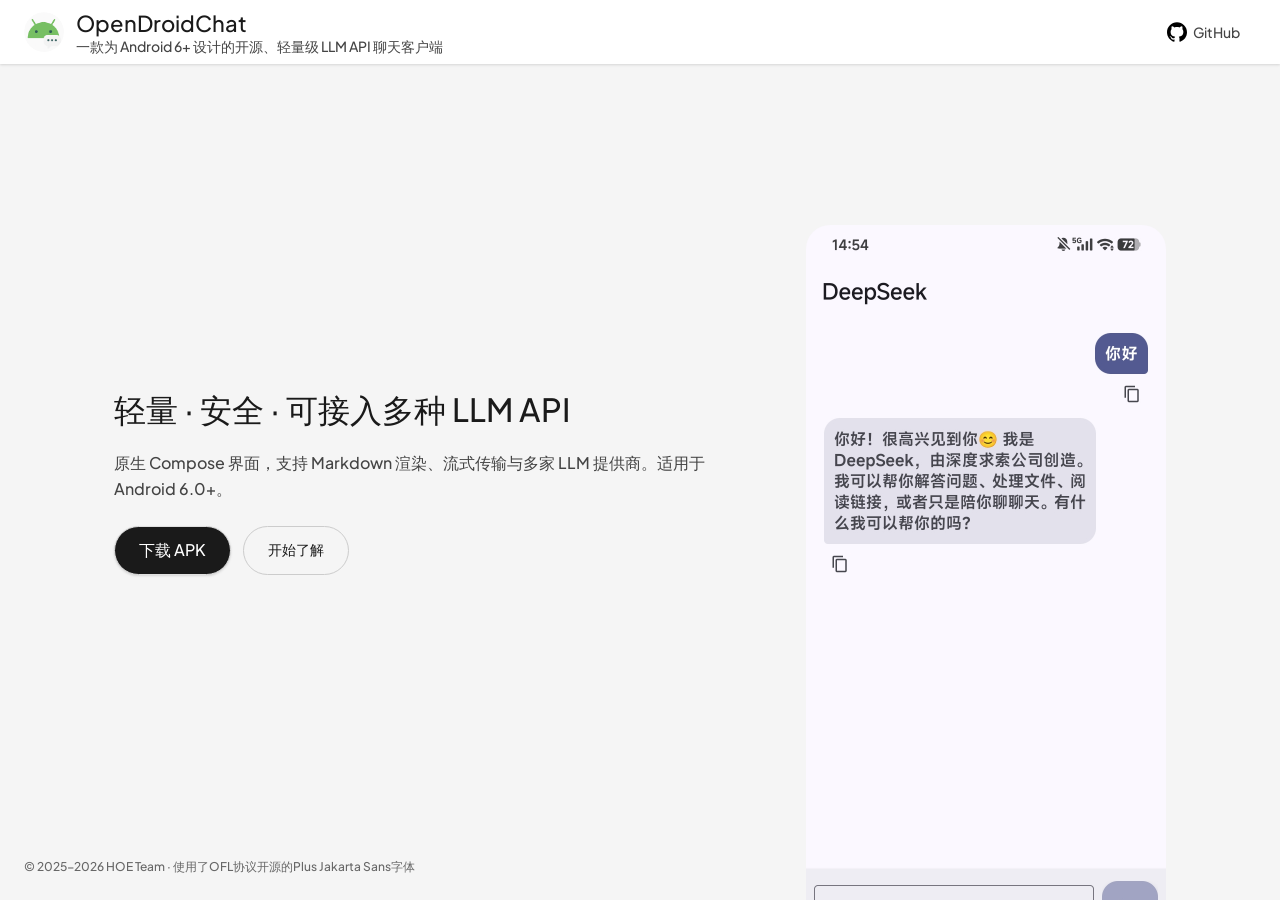
==== webpage/index.html @ bbbf4629 "[chore] Set up webpage" ====
<!doctype html>
<html lang="zh-CN">
<head>
  <meta charset="utf-8" />
  <meta name="viewport" content="width=device-width,initial-scale=1" />
  <title>OpenDroidChat — 开源 Android LLM 聊天客户端</title>
  <link rel="stylesheet" href="css/styles.css">
  <link rel="icon" href="images/logo.png">
  <style>
    /* 1. 基础布局：桌面端全屏锁定 */
    html, body { 
      height: 100vh; 
      margin: 0; 
      display: flex; 
      flex-direction: column; 
      overflow: hidden; 
    }
    
    main { 
      flex: 1; 
      display: flex; 
      flex-direction: column; 
      position: relative; 
    }

    .page-container {
      max-width: 1100px;
      margin: 0 auto;
      padding: 0 24px;
      width: 100%;
      flex: 1;
      display: flex;
    }

    .hero-grid {
      display: grid;
      grid-template-columns: 1fr 360px;
      gap: 48px;
      width: 100%;
      align-items: center; 
    }

    /* 2. 按钮样式补充 (从 index_4.html 还原) */
    .material-btn-outline {
      display: inline-flex;
      align-items: center;
      gap: 8px;
      text-decoration: none;
      padding: 12px 24px;
      border-radius: 100px;
      background: transparent;
      color: var(--md-sys-color-primary);
      border: 1px solid var(--md-sys-color-outline);
      font-weight: 500;
      font-size: var(--md-sys-typescale-label-large-size);
    }

    /* 3. 图片裁切逻辑 */
    .hero-card-wrapper {
      height: 100%;
      display: flex;
      align-items: flex-end; 
    }

    .hero-card-bottom-crop {
      height: 75vh;
      width: 100%;
      overflow: hidden; 
      background: var(--md-sys-color-surface-variant);
      border-radius: 24px 24px 0 0;
      display: flex;
      align-items: flex-start; 
    }

    .hero-card-bottom-crop img {
      width: 100%;
      height: auto; 
      display: block;
      object-fit: cover;
    }

    /* 4. 页脚字符 */
    .char-footer {
      position: absolute;
      bottom: 24px;
      left: 24px;
      font-size: 12px;
      color: var(--md-sys-color-on-surface-variant);
      opacity: 0.8;
      z-index: 10;
    }
    .char-footer a { color: inherit; text-decoration: none; font-weight: 500; }

    /* 5. 移动端适配 */
    @media (max-width: 850px) {
      html, body {
        height: auto;
        overflow-y: auto;
      }
      
      .hero-grid {
        grid-template-columns: 1fr;
        gap: 32px;
        padding-bottom: 0;
      }

      .hero-content {
        padding-top: 40px;
        text-align: center;
      }

      .hero-actions {
        justify-content: center;
        display: flex;
        flex-wrap: wrap; /* 防止按钮太挤 */
        gap: 12px;
      }

      .hero-card-wrapper {
        height: auto;
      }

      .hero-card-bottom-crop {
        height: 55vh; /* 适当增加高度以展示更多图片 */
      }

      .char-footer {
        position: static;
        padding: 32px 24px;
        text-align: center;
      }
    }
  </style>
</head>
<body>
  <header class="top-app-bar">
    <a class="brand" href="index.html">
      <img src="images/logo.png" alt="logo" class="logo" onerror="this.onerror=null;this.src='assets/logo.svg'">
      <div class="brand-text">
        <h1>OpenDroidChat</h1>
        <p>一款为 Android 6+ 设计的开源、轻量级 LLM API 聊天客户端</p>
      </div>
    </a>
    <a class="github-btn" href="https://github.com/HOE-Team/OpenDroidChat" target="_blank">
      <img src="assets/github.svg" alt="GitHub"> GitHub
    </a>
  </header>

  <main>
    <div class="page-container">
      <div class="hero-grid">
        <div class="hero-content">
          <h2 class="hero-title">轻量 · 安全 · 可接入多种 LLM API</h2>
          <p class="hero-subtitle">原生 Compose 界面，支持 Markdown 渲染、流式传输与多家 LLM 提供商。适用于 Android 6.0+。</p>
          <div class="hero-actions">
            <!-- 补全 下载 APK 按钮 -->
            <a class="material-card" href="https://github.com/HOE-Team/OpenDroidChat/releases" target="_blank" style="display:inline-flex;align-items:center;gap:8px;text-decoration:none;padding:12px 24px;border-radius:100px;background:var(--md-sys-color-primary);color:var(--md-sys-color-on-primary);font-weight:500;">
              下载 APK
            </a>
            <!-- 补全 开始了解 按钮 -->
            <a class="material-btn-outline" href="program.html">
              开始了解
            </a>
          </div>
        </div>
        
        <div class="hero-card-wrapper">
          <div class="hero-card-bottom-crop">
            <img src="images/intro.jpg" alt="OpenDroidChat 介绍图">
          </div>
        </div>
      </div>
    </div>

    <footer class="char-footer">
      <span>© 2025-2026 HOE Team · 使用了<a href="https://fonts.google.com/specimen/Plus+Jakarta+Sans/license?preview.script=Latn">OFL协议</a>开源的Plus Jakarta Sans字体</span>
    </footer>
  </main>

  <script src="js/main.js"></script>
</body>
</html>
---- webpage/css/styles.css ----
/* Material Design 3 (M3) 主题 - 黑白灰配色 */
:root {
  --md-sys-color-primary: #1a1a1a;
  --md-sys-color-on-primary: #ffffff;
  --md-sys-color-primary-container: #e8e8e8;
  --md-sys-color-on-primary-container: #1a1a1a;
  --md-sys-color-secondary: #444444;
  --md-sys-color-on-secondary: #ffffff;
  --md-sys-color-secondary-container: #e8e8e8;
  --md-sys-color-on-secondary-container: #1a1a1a;
  --md-sys-color-surface: #ffffff;
  --md-sys-color-on-surface: #1a1a1a;
  --md-sys-color-surface-variant: #f5f5f5;
  --md-sys-color-on-surface-variant: #444444;
  --md-sys-color-background: #f5f5f5;
  --md-sys-color-on-background: #1a1a1a;
  --md-sys-color-outline: #cccccc;
  --md-sys-color-outline-variant: #e0e0e0;
  --md-sys-color-shadow: rgba(0,0,0,0.1);
  --md-sys-color-surface-container: #fafafa;
  --md-sys-color-surface-container-high: #f0f0f0;
  --md-elevation-level1: 0 1px 3px rgba(0,0,0,0.08), 0 1px 2px rgba(0,0,0,0.06);
  --md-elevation-level2: 0 4px 6px rgba(0,0,0,0.07), 0 2px 4px rgba(0,0,0,0.06);
  --md-elevation-level3: 0 10px 15px rgba(0,0,0,0.1), 0 4px 6px rgba(0,0,0,0.05);
  --md-sys-typescale-headline-large-size: 32px;
  --md-sys-typescale-headline-medium-size: 28px;
  --md-sys-typescale-title-large-size: 22px;
  --md-sys-typescale-title-medium-size: 16px;
  --md-sys-typescale-body-large-size: 16px;
  --md-sys-typescale-body-medium-size: 14px;
  --md-sys-typescale-label-large-size: 14px;
}

@font-face{
  font-family:"PJS";
  src:url("../fonts/pjs.ttf") format("truetype");
  font-weight:normal;
  font-style:normal;
  font-display:swap;
}
*{box-sizing:border-box}
html,body{height:100%;margin:0}
body{
  display:flex;
  flex-direction:column;
  font-family:"PJS",Inter,system-ui,-apple-system,"Segoe UI",Roboto,"Helvetica Neue",Arial,sans-serif;
  background:var(--md-sys-color-background);
  color:var(--md-sys-color-on-background);
  -webkit-font-smoothing:antialiased;
}
main{flex:1}

/* 页面容器 */
.page-container{
  max-width:1100px;
  margin:0 auto;
  padding:24px;
}

/* 顶部应用栏 - Material Design Top App Bar */
.top-app-bar{
  display:flex;
  align-items:center;
  justify-content:space-between;
  padding:0 24px;
  height:64px;
  min-height:64px;
  background:var(--md-sys-color-surface);
  box-shadow:var(--md-elevation-level1);
  position:sticky;
  top:0;
  z-index:100;
}
.top-app-bar .brand{
  display:flex;
  align-items:center;
  gap:12px;
  text-decoration:none;
  color:inherit;
}
.top-app-bar .logo{
  width:40px;
  height:40px;
  border-radius:50%;
}
.top-app-bar .brand-text{
  display:flex;
  flex-direction:column;
  justify-content:center;
  line-height:1.2;
}
.top-app-bar .brand-text h1{
  margin:0;
  font-size:var(--md-sys-typescale-title-large-size);
  font-weight:500;
  color:var(--md-sys-color-on-surface);
  line-height:1.3;
}
.top-app-bar .brand-text p{
  margin:0;
  font-size:var(--md-sys-typescale-body-medium-size);
  color:var(--md-sys-color-on-surface-variant);
  line-height:1.3;
}

/* 导航 */
.nav-links{
  display:flex;
  gap:4px;
}
.nav-links a{
  text-decoration:none;
  color:var(--md-sys-color-on-surface-variant);
  padding:8px 16px;
  border-radius:100px;
  font-size:var(--md-sys-typescale-label-large-size);
  font-weight:500;
  transition:background 0.2s;
}
.nav-links a:hover{background:var(--md-sys-color-surface-variant)}
.nav-links a.active{
  background:var(--md-sys-color-primary-container);
  color:var(--md-sys-color-on-primary-container);
}

/* GitHub 按钮（替换导航切换按钮） */
.github-btn{
  display:inline-flex;
  align-items:center;
  justify-content:center;
  gap:6px;
  text-decoration:none;
  color:var(--md-sys-color-on-surface-variant);
  padding:8px 16px;
  border-radius:100px;
  font-size:var(--md-sys-typescale-label-large-size);
  font-weight:500;
  transition:background 0.2s;
  white-space:nowrap;
}
.github-btn:hover{background:var(--md-sys-color-surface-variant)}
.github-btn img{width:20px;height:20px}

/* Hero 区域 */
.hero-section{
  padding:64px 0 48px;
}
.hero-grid{
  display:grid;
  grid-template-columns:1fr 360px;
  gap:32px;
  align-items:start;
}
.hero-title{
  font-size:var(--md-sys-typescale-headline-large-size);
  font-weight:400;
  margin:0 0 16px;
  color:var(--md-sys-color-on-background);
}
.hero-subtitle{
  font-size:var(--md-sys-typescale-body-large-size);
  color:var(--md-sys-color-on-surface-variant);
  line-height:1.6;
  margin:0 0 24px;
}
.hero-actions{
  display:flex;
  gap:12px;
  flex-wrap:wrap;
}
.hero-card{
  background:var(--md-sys-color-surface);
  border-radius:16px;
  padding:24px;
  box-shadow:var(--md-elevation-level1);
  border:1px solid var(--md-sys-color-outline-variant);
}
.badge-row{
  display:flex;
  gap:8px;
  flex-wrap:wrap;
}
.badge-row img{height:32px;border-radius:8px}

/* 通用章节 */
.section{padding:48px 0}
.section-title{
  font-size:var(--md-sys-typescale-headline-medium-size);
  font-weight:400;
  margin:0 0 24px;
  color:var(--md-sys-color-on-background);
}
.section-subtitle{
  font-size:var(--md-sys-typescale-title-medium-size);
  font-weight:500;
  margin:24px 0 12px;
  color:var(--md-sys-color-on-surface);
}

/* 卡片网格 */
.card-grid{
  display:grid;
  grid-template-columns:repeat(auto-fit,minmax(280px,1fr));
  gap:16px;
}
.material-card{
  background:var(--md-sys-color-surface);
  border-radius:12px;
  padding:20px;
  box-shadow:var(--md-elevation-level1);
  border:1px solid var(--md-sys-color-outline-variant);
  transition:box-shadow 0.2s;
}
.material-card:hover{box-shadow:var(--md-elevation-level2)}
.material-card h4{
  margin:0 0 8px;
  font-size:var(--md-sys-typescale-title-medium-size);
  font-weight:500;
}

/* 列表样式 */
.material-list{
  list-style:none;
  padding:0;
  margin:0;
}
.material-list li{
  padding:12px 16px;
  border-radius:8px;
  display:flex;
  align-items:center;
  gap:12px;
  font-size:var(--md-sys-typescale-body-medium-size);
  color:var(--md-sys-color-on-surface);
}
.material-list li:nth-child(odd){background:var(--md-sys-color-surface-variant)}
.material-list li::before{
  content:"•";
  color:var(--md-sys-color-primary);
  font-weight:bold;
  font-size:18px;
}

/* 代码块 */
.code-block{
  background:var(--md-sys-color-surface-container);
  border:1px solid var(--md-sys-color-outline-variant);
  border-radius:12px;
  padding:16px;
  overflow:auto;
  font-family:"JetBrains Mono","Fira Code","Consolas",monospace;
  font-size:var(--md-sys-typescale-body-medium-size);
  line-height:1.6;
  color:var(--md-sys-color-on-surface);
}

/* 底部 */
.site-footer{
  position:relative;
  z-index:10;
  background:var(--md-sys-color-surface);
  border-top:1px solid var(--md-sys-color-outline-variant);
  padding:12px 0;
  color:var(--md-sys-color-on-surface-variant);
  font-size:var(--md-sys-typescale-body-medium-size);
}
.site-footer a{
  color:var(--md-sys-color-primary);
  text-decoration:none;
}
.site-footer a:hover{text-decoration:underline}
.site-footer .container{
  max-width:1100px;
  margin:0 auto;
  padding:0 24px;
  display:flex;
  justify-content:space-between;
  align-items:center;
  flex-wrap:wrap;
  gap:8px;
}

/* 响应式 */
@media (max-width:880px){
  .hero-grid{grid-template-columns:1fr}
  .nav-links{
    display:none;
    position:absolute;
    top:64px;
    left:0;
    right:0;
    flex-direction:column;
    background:var(--md-sys-color-surface);
    padding:8px;
    box-shadow:var(--md-elevation-level3);
    border-bottom:1px solid var(--md-sys-color-outline-variant);
  }
  .nav-links.open{display:flex}
  .nav-links a{border-radius:8px;padding:12px 16px}
  .top-app-bar .brand-text p{display:none}
}
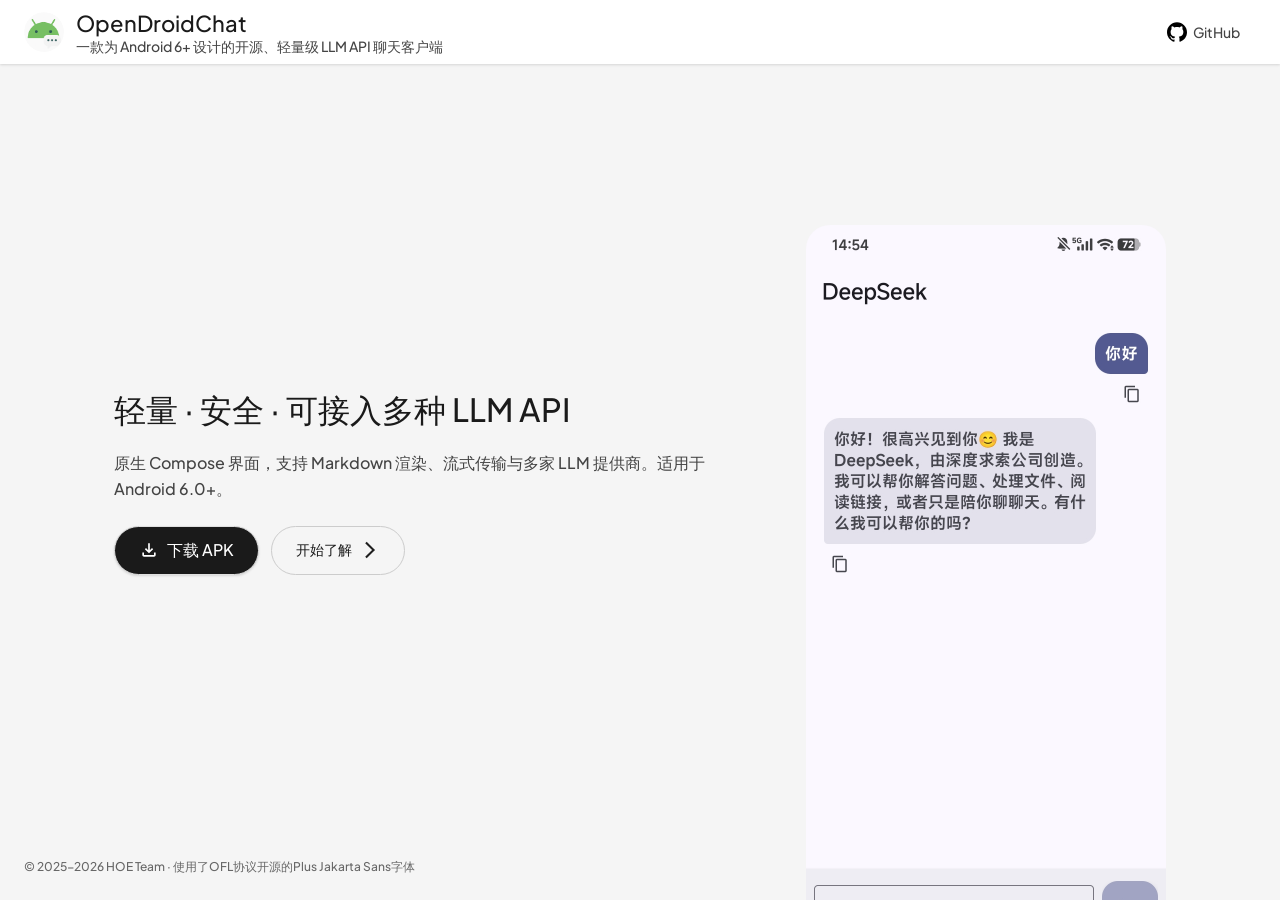
==== commit 907aa9ef: "[webpage] Modified webpage" ====
--- a/webpage/index.html
+++ b/webpage/index.html
@@ -155,11 +155,13 @@
           <div class="hero-actions">
             <!-- 补全 下载 APK 按钮 -->
             <a class="material-card" href="https://github.com/HOE-Team/OpenDroidChat/releases" target="_blank" style="display:inline-flex;align-items:center;gap:8px;text-decoration:none;padding:12px 24px;border-radius:100px;background:var(--md-sys-color-primary);color:var(--md-sys-color-on-primary);font-weight:500;">
+              <img src="assets/download.svg" alt="download" style="width:20px;height:20px;filter:brightness(0) invert(1);">
               下载 APK
             </a>
             <!-- 补全 开始了解 按钮 -->
             <a class="material-btn-outline" href="program.html">
               开始了解
+              <img src="assets/arrow_forward_nl.svg" alt="arrow" style="width:20px;height:20px;">
             </a>
           </div>
         </div>
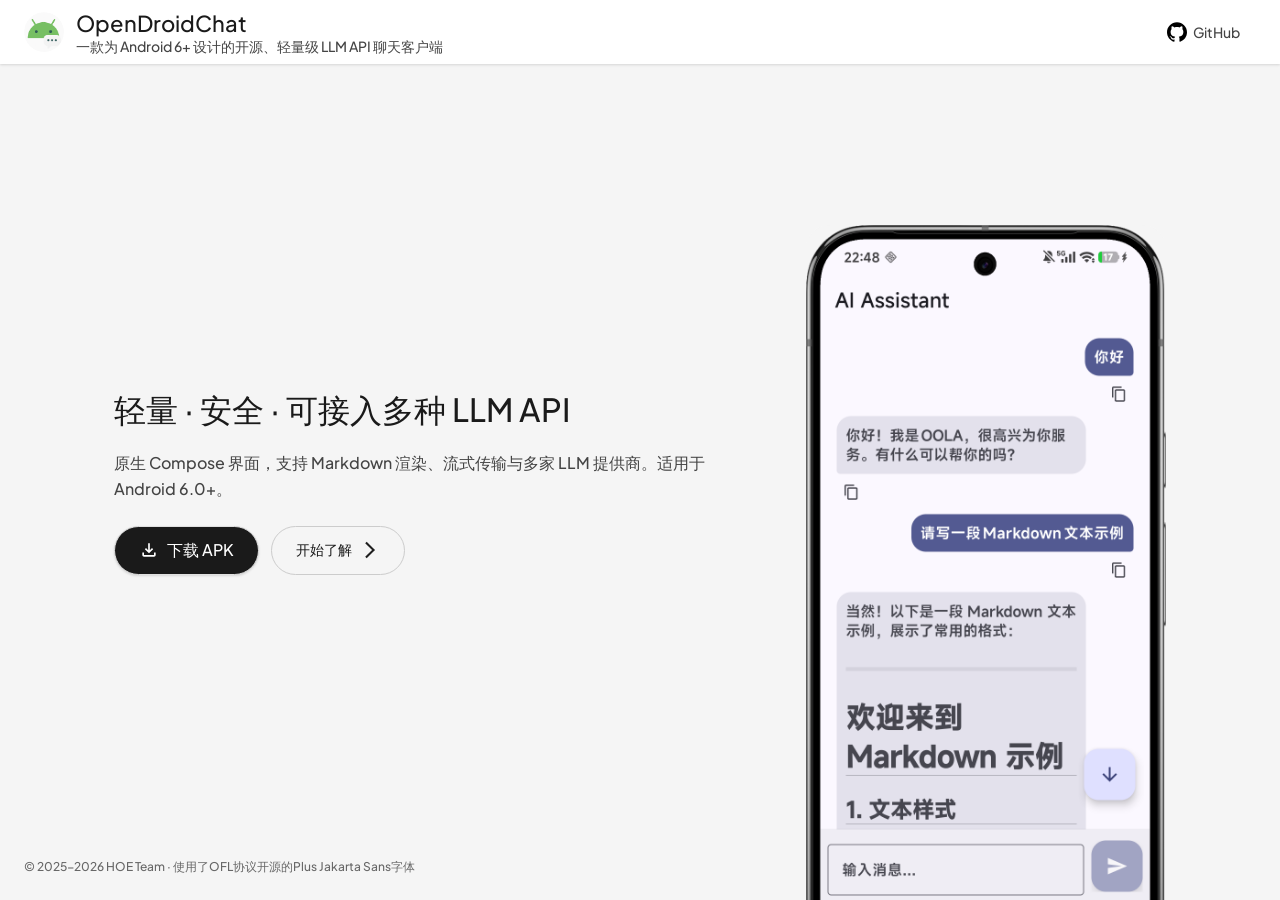
==== commit 87539838: "[webpage] The webpage has been updated." ====
--- a/webpage/index.html
+++ b/webpage/index.html
@@ -70,13 +70,22 @@
       border-radius: 24px 24px 0 0;
       display: flex;
       align-items: flex-start; 
+      position: relative;
     }
 
-    .hero-card-bottom-crop img {
+    .hero-image {
+      position: absolute;
+      top: 0;
+      left: 0;
       width: 100%;
-      height: auto; 
-      display: block;
+      height: auto;
       object-fit: cover;
+      opacity: 0;
+      transition: opacity 1s ease-in-out;
+    }
+
+    .hero-image.active {
+      opacity: 1;
     }
 
     /* 4. 页脚字符 */
@@ -168,7 +177,8 @@
         
         <div class="hero-card-wrapper">
           <div class="hero-card-bottom-crop">
-            <img src="images/intro.jpg" alt="OpenDroidChat 介绍图">
+            <img src="images/intro.png" alt="OpenDroidChat 介绍图" class="hero-image active">
+            <img src="images/intro2.png" alt="OpenDroidChat 介绍图" class="hero-image next">
           </div>
         </div>
       </div>
